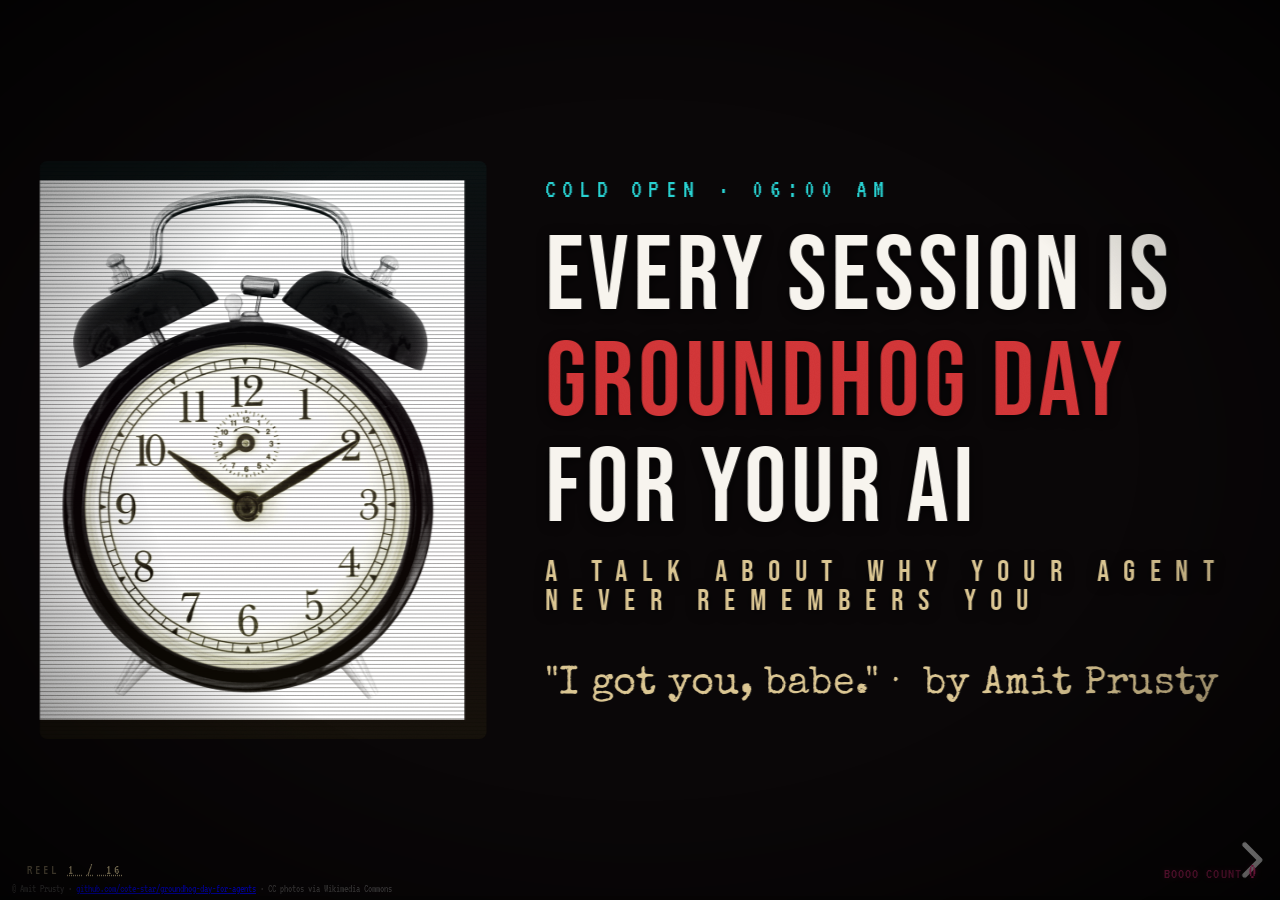
==== index.html @ bb6fe7d5 "Tighten slides + add tape-warp + projector chirp cues - README: fix stale folder paths (groundhog-da" ====
<!doctype html>
<html lang="en">
<head>
<meta charset="utf-8">
<meta name="viewport" content="width=device-width, initial-scale=1, maximum-scale=1, user-scalable=no">
<title>Every Session Is Groundhog Day for Your AI</title>

<link rel="stylesheet" href="lib/reset.css">
<link rel="stylesheet" href="lib/reveal.css">
<link rel="stylesheet" href="lib/theme-black.css" id="theme">

<link rel="preconnect" href="https://fonts.googleapis.com">
<link rel="preconnect" href="https://fonts.gstatic.com" crossorigin>
<link href="https://fonts.googleapis.com/css2?family=Bebas+Neue&family=Special+Elite&family=VT323&family=Permanent+Marker&family=Caveat:wght@400;700&family=Playfair+Display:ital,wght@1,700&display=swap" rel="stylesheet">

<link rel="stylesheet" href="css/cinema.css">
</head>
<body>

<!-- Persistent UI -->
<div id="boooo-counter"><span class="label">BOOOO COUNT</span><span id="boooo-value">0</span></div>
<div id="system-reminder-overlay">
  <span class="label">&lt;system-reminder&gt;</span>
  <div id="system-reminder-text"></div>
</div>
<div id="reset-overlay">
  <div class="clock-readout">06:00</div>
</div>
<div class="attribution">© Amit Prusty · <a href="https://github.com/cote-star/groundhog-day-for-agents" target="_blank" rel="noopener">github.com/cote-star/groundhog-day-for-agents</a> · CC photos via Wikimedia Commons</div>

<div class="reveal">
  <div class="slides">

    <!-- ===== SLIDE 1: COLD OPEN ===== -->
    <section data-background-color="#0a0708" data-transition="fade" id="slide-cold-open">
      <div style="display:flex; align-items:center; gap:60px; justify-content:center;">
        <div style="flex:0 0 36%;">
          <div class="vhs vhs-track" style="border-radius:8px; overflow:hidden;">
            <img src="assets/images/alarm-clock-windup.jpg" alt="alarm clock" style="width:100%; display:block; filter:contrast(1.1) saturate(0.85);">
          </div>
        </div>
        <div style="flex:0 0 56%; text-align:left;">
          <div class="kicker">Cold open · 06:00 AM</div>
          <h1 class="poster-title" style="font-size:2.6em;">
            Every Session Is <span class="red">Groundhog Day</span> For Your AI
            <span class="small">A talk about why your agent never remembers you</span>
          </h1>
          <p class="handwritten" style="color:var(--paper-tape); font-size:0.95em; margin-top:0.6em;">
            "I got you, babe."&nbsp;·&nbsp; by Amit Prusty
          </p>
        </div>
      </div>
      <aside class="notes">
        Open with: "Raise your hand if you've ever opened a fresh Claude or Codex session and felt your agent forget you exist."
        Wait for hands. Then: "Bill Murray wakes up to Sonny &amp; Cher. Your agent wakes up to a system prompt. Same vibe."
        30 min talk. Not rigorous. Mostly puns. We'll end with discussion.
      </aside>
    </section>

    <!-- ===== SLIDE 2: THE REFRAIN ===== -->
    <section data-background-color="#0a0708" data-transition="fade">
      <div style="padding: 1em 0;">
        <div class="kicker" style="text-align:center; margin-bottom:1em;">The whole talk in one line</div>
        <p class="refrain">
          We keep mistaking <br>
          <span class="accent">context</span> for <span class="accent">continuity</span>.
        </p>
        <p class="handwritten fragment fade-up" style="text-align:center; color:var(--paper-tape); margin-top:1.5em; font-size:1.05em;">
          (you'll hear this line three more times. that's on purpose.)
        </p>
      </div>
      <aside class="notes">
        This is the thesis. Land it. Pause. Say it twice if the room is quiet.
        You'll repeat this after the heartbeat slide and at the closer.
      </aside>
    </section>

    <!-- ===== SLIDE 3: THE FRAME ===== -->
    <section data-background-color="#0a0708" data-transition="convex">
      <div class="kicker" style="text-align:center;">The frame</div>
      <h2 style="text-align:center; font-size:2.6em; margin-bottom:0.6em;">
        Groundhog Day is the <span style="color:var(--vhs-cyan);">UX</span>.<br>
        Memento is the <span style="color:var(--blood-red-bright);">mechanism</span>.
      </h2>
      <div class="split poster-split" style="margin-top:0.4em;">
        <div class="split-panel">
          <img src="assets/images/poster-groundhog-day.jpg" alt="Groundhog Day (1993) theatrical poster" class="film-poster">
          <h3 style="color:var(--vhs-cyan); font-size:1em;">GROUNDHOG DAY (1993) &nbsp;<span style="font-family:'Permanent Marker',cursive; color:var(--vhs-cyan); font-size:0.85em;">— what users feel</span></h3>
          <p>Every session wakes up fresh. Same alarm. No memory of yesterday.</p>
        </div>
        <div class="split-panel">
          <img src="assets/images/poster-memento.jpg" alt="Memento (2000) theatrical poster" class="film-poster">
          <h3 style="color:var(--blood-red-bright); font-size:1em;">MEMENTO (2000) &nbsp;<span style="font-family:'Permanent Marker',cursive; color:var(--vhs-magenta); font-size:0.85em;">— what's actually happening</span></h3>
          <p>Leonard tattoos himself. Your agent tattoos itself with <code>CLAUDE.md</code>, <code>AGENTS.md</code>, indexes.</p>
        </div>
      </div>
      <aside class="notes">
        Groundhog Day is the marketing. Memento is the better metaphor — because at least Leonard understands he has the problem and writes notes to himself.
        This frame gives you the whole talk: every solution path is a tattoo strategy.
      </aside>
    </section>

    <!-- ===== SLIDE 4: WHY #1 — FROZEN WEIGHTS ===== -->
    <section data-background-color="#0a0708">
      <div class="kicker">Why this happens · 1 of 3</div>
      <h2>Frozen weights</h2>
      <div style="display:grid; grid-template-columns: 1fr 1fr; gap:40px; align-items:center; margin-top:0.5em;">
        <div>
          <p>The model was sealed last training run.</p>
          <p>Anything it &ldquo;learned&rdquo; about you after that lives <em>outside</em> the model.</p>
          <p class="fragment fade-up"><strong>The weights don't know you exist.</strong></p>
        </div>
        <div style="text-align:center;">
          <div class="terminal-text" style="font-size:1.3em; line-height:1.4; padding:1.2em; border:1px solid var(--vhs-cyan); background:rgba(0,0,0,0.5);">
            $ model.weights<br>
            <span style="color:var(--blood-red-bright);">→ READ-ONLY</span><br>
            $ model.memory_of_you<br>
            <span style="color:var(--blood-red-bright);">→ ENOENT</span>
          </div>
        </div>
      </div>
      <aside class="notes">
        Training is a one-time write. Deployment is read-only forever.
        Whatever the model "knows" came from the internet, frozen at a date.
        Anything personal must be carried in by something else — that's the harness's job.
      </aside>
    </section>

    <!-- ===== SLIDE 5: WHY #2 — ALIGNMENT ===== -->
    <section data-background-color="#0a0708">
      <div class="kicker">Why this happens · 2 of 3</div>
      <h2>Alignment teaches manners,<br>not memory</h2>
      <div style="margin-top:1em;">
        <p>RLHF teaches the model <em>how to behave</em> like it knows you.</p>
        <p>Friendly tone. Helpful structure. Says &ldquo;great question.&rdquo;</p>
        <p class="fragment fade-up"><strong>It doesn't teach the model that you exist.</strong></p>
        <p class="handwritten fragment fade-up" style="color:var(--paper-tape); font-size:1.4em; text-align:center; margin-top:2em;">
          Your agent's warmth is generic. <br>Yours is the same as everyone else's.
        </p>
      </div>
      <aside class="notes">
        The agent acts familiar. That's training, not memory.
        Useful counterpoint to "but it feels like it remembers me" — no, it's been trained to act like it does.
      </aside>
    </section>

    <!-- ===== SLIDE 6: WHY #3 — HARNESS AS PROSTHETIC ===== -->
    <section data-background-color="#0a0708">
      <div class="kicker">Why this happens · 3 of 3</div>
      <h2>The harness is the prosthetic</h2>
      <div style="margin-top:1em;">
        <p>The model is a notepad. The harness pretends it's a brain.</p>
        <p>System prompt · tool definitions · context injection · compaction · file reads · skills · hooks · memory files — <em>all the harness</em>.</p>
        <p class="fragment fade-up"><strong>"Your context isn't your context."</strong> <span style="color:var(--paper-tape);">— Mario, building pi in a world of slop</span></p>
        <p class="fragment fade-up handwritten" style="font-size:1.3em; color:var(--paper-tape); text-align:center; margin-top:1.5em;">
          We're asking a notepad to be a hippocampus. <br>
          With a 200K cap. And it changes between releases.
        </p>
      </div>
      <aside class="notes">
        Shoutout Mario here — his "your context isn't your context" line is exactly right.
        The harness rewrites context behind your back: system reminders inserted "in the most opportune place," tools added/removed between releases.
        This is your setup for the next slide (the receipts).
      </aside>
    </section>

    <!-- ===== SLIDE 7: MARIO'S RECEIPTS (corkboard) ===== -->
    <!-- system reminder overlay fires on slide enter -->
    <section data-background-image="assets/images/bulletin-board.jpg" data-background-size="cover" data-background-opacity="0.55" id="slide-receipts" data-state="trigger-system-reminder">
      <div class="kicker" style="background:rgba(0,0,0,0.6); padding:6px 14px; display:inline-block;">Mario's receipts · the symptoms</div>
      <h2 style="background:rgba(0,0,0,0.6); padding:10px 18px; display:inline-block;">Things the harness does behind your back</h2>

      <div class="receipts-grid" style="margin-top:1em;">
        <div class="receipt fragment fade-up" style="transform:rotate(-3deg);">
          The system prompt changes <strong>every release</strong>. Tools added, removed, renamed. Your agent's personality is on a rolling update.
        </div>
        <div class="receipt fragment fade-up" style="transform:rotate(2deg);">
          System reminders injected "in the most opportune place" — <em>literally tells the model</em>: "this may or may not be relevant."
        </div>
        <div class="receipt fragment fade-up" style="transform:rotate(-2deg);">
          LSP runs after <strong>every edit</strong>. Imagine compiling after every line you type.
        </div>
        <div class="receipt fragment fade-up" style="transform:rotate(4deg);">
          Zero observability by default. You don't see what the harness mutates.
        </div>
        <div class="receipt fragment fade-up" style="transform:rotate(-3deg);">
          <em>Compounding boooos</em> — small errors stack across turns. No bottleneck. Pain delayed.
        </div>
        <div class="receipt fragment fade-up" style="transform:rotate(2deg);">
          Locally patches. <strong>Globally fuxes.</strong> The diff works. The system doesn't.
        </div>
        <div class="receipt fragment fade-up" style="grid-column: 2 / 3; transform:rotate(-1deg);">
          "A sufficiently detailed spec is called a <strong>program</strong>." — Mario
        </div>
      </div>

      <aside class="notes">
        SHOUTOUT MARIO. His "Building pi in a world of slop" talk is the best 18 minutes you can spend this week.
        Watch the BOOOO counter tick up as you click through fragments — that's the running joke.
        WAIT for the system reminder overlay to pop in (~2s after slide enter). Let it sit. Read it aloud in a deadpan.
      </aside>
    </section>

    <!-- ===== SLIDE 8: GROUNDHOG DAY RESET (the gag) ===== -->
    <section data-background-color="#000" data-transition="fade" id="slide-reset" data-state="trigger-groundhog-reset">
      <div style="text-align:center; padding:2em 0;">
        <div class="terminal-text" style="font-size:1.2em; opacity:0.5;">[ context budget exceeded ]</div>
        <div class="terminal-text" style="font-size:1.2em; opacity:0.5; margin-top:0.4em;">[ /compact ]</div>
        <div class="terminal-text" style="font-size:1.2em; opacity:0.5; margin-top:0.4em;">[ session restored ]</div>
        <h1 class="poster-title fragment fade-up" style="margin-top:1.5em; font-size:2.6em;">
          ...<br>where were we?
        </h1>
      </div>
      <aside class="notes">
        THE RESET GAG. Slide opens dark with alarm-clock readout overlay (06:00 blinking red).
        Wait 2-3 seconds. Let the room laugh. Then say:
        "...yeah. it happened to us too."
        Then advance.
      </aside>
    </section>

    <!-- ===== SLIDE 9: WHERE THE HEARTBEAT LIVES ===== -->
    <section data-background-color="#0a0708">
      <div class="kicker">Where the heartbeat lives</div>
      <h2>Two harnesses. Same problem. <br>Different organs.</h2>

      <div class="heartbeat-split" style="margin-top:0.6em;">
        <div class="heartbeat-panel">
          <h3>CLAUDE CODE</h3>
          <p>Continuity <strong>compressed into the main loop</strong>. Runtime-first.</p>
          <div class="ekg fragment fade-up">▁▁▂▃▅█▅▃▂▁▁▂▃▅█▅▃▂▁</div>
          <p style="font-size:0.6em; color:var(--paper-tape); margin-top:0.3em;">one strong pulse</p>
        </div>
        <div class="heartbeat-panel">
          <h3>CODEX</h3>
          <p>Continuity <strong>split across thread / rollout / state</strong>. Policy-first.</p>
          <div class="ekg fragment fade-up" style="color:var(--vhs-magenta);">▂▃▁▄▂▅▁▃▆▂▄▁▃▅▂▁▄▃</div>
          <p style="font-size:0.6em; color:var(--paper-tape); margin-top:0.3em;">multiple weak signals</p>
        </div>
      </div>

      <p class="refrain fragment fade-up" style="font-size:1em !important; margin-top:0.8em;">
        Neither is in the model. We keep mistaking <span class="accent">context</span> for <span class="accent">continuity</span>.
      </p>

      <p class="kicker fragment fade-up" style="text-align:center; margin-top:0.3em;">→ agentway.dev · book2-comparing-en</p>
      <aside class="notes">
        Shoutout agentway.dev — the comparative harness notes book. Chapter 3 is gold.
        Two of the biggest agent harnesses on earth disagree about where memory should live.
        Both agree it's not in the model. That tells you everything.
        SECOND DROP of the refrain here.
      </aside>
    </section>

    <!-- ===== SLIDE 10: BIGGER DESK ===== -->
    <section data-background-color="#0a0708">
      <div class="kicker">The obvious "fix" that isn't</div>
      <h2>Long context is a bigger desk,<br>not a better memory.</h2>

      <div class="desk-stage" style="margin-top:0.8em; gap:18px;">
        <div style="width:90%;">
          <div class="desk-row" style="position:relative; height:70px;">
            <div class="token attended"></div>
            <div class="token attended" style="opacity:0.85;"></div>
            <div class="token dim" style="opacity:0.5;"></div>
            <div class="token mid"></div>
            <div class="token mid"></div>
            <div class="token mid"></div>
            <div class="token mid"></div>
            <div class="token mid"></div>
            <div class="token dim" style="opacity:0.5;"></div>
            <div class="token attended" style="opacity:0.85;"></div>
            <div class="token attended"></div>
            <span class="desk-label" style="left:0;">FRONT</span>
            <span class="desk-label" style="left:50%; transform:translateX(-50%);">← LOST IN HERE →</span>
            <span class="desk-label" style="right:0;">BACK</span>
          </div>
        </div>
        <p style="font-size:0.7em; color:var(--paper-tape); text-align:center;">
          Liu et al. — models use beginning &amp; end of long context better than the middle.
        </p>
        <p class="fragment fade-up handwritten" style="text-align:center; color:var(--paper-tape); font-size:1.1em;">
          Cache isn't memory. It's the model saying "I've seen this prefix before."<br>That's déjà vu, not understanding.
        </p>
      </div>
      <aside class="notes">
        Lost in the Middle — Liu et al. 2023. U-shaped retrieval accuracy on long context.
        The frontier labs themselves tell you: don't dump everything in. Targeted retrieval beats huge context.
        Cache point is a sidebar — say if time, skip if not.
      </aside>
    </section>

    <!-- ===== SLIDE 11: COMPACTION = REM SLEEP (with animation) ===== -->
    <section data-background-color="#0a0708" id="slide-compaction" data-state="trigger-compaction">
      <div class="kicker">What happens when the desk overflows</div>
      <h2>Compaction is REM sleep<br><span style="color:var(--blood-red-bright);">with data loss.</span></h2>

      <div style="margin-top:0.8em;">
        <p>Humans consolidate during sleep. Agents don't sleep — they get <code>/compact</code>'d.</p>
        <p class="fragment fade-up"><strong>Compaction is summarization. Summarization is lossy.</strong></p>

        <div class="compaction-stage" id="compaction-stage" style="margin-top:0.8em; padding:0.9em 1.2em; background:rgba(0,0,0,0.5); border:1px solid rgba(255,255,255,0.15); border-radius:6px;">
          <div class="terminal-text" style="font-size:0.95em;">
            > 47 tool calls · 18K tokens of file reads · 6 reasoning blocks
          </div>
          <div class="terminal-text" style="font-size:0.95em; margin-top:0.3em; color:var(--vhs-magenta);">
            → "User refactored auth. Tests pass. Continuing."
          </div>
        </div>

        <p class="fragment fade-up handwritten" style="text-align:center; color:var(--paper-tape); font-size:1.1em; margin-top:0.8em;">
          The dream you remember in the morning<br>is not the dream you had.
        </p>
      </div>
      <aside class="notes">
        Watch the compaction stage shrink mid-slide (CSS animation triggers on fragment 2).
        The "dream you remember is not the dream you had" line is the punchline.
        Land it slow.
      </aside>
    </section>

    <!-- ===== SLIDE 12: HIPPOCAMPUS IS MARKDOWN ===== -->
    <section data-background-color="#0a0708">
      <div class="kicker">Prosthetic memory · the tattoo wall</div>
      <h2>The agent's hippocampus<br>is a <span style="color:var(--vhs-yellow);">markdown file</span>.</h2>

      <div class="polaroid-wall" style="margin-top:1.5em;">
        <div class="polaroid tilt-l pinned">
          <div style="background:#1a1a1a; height:140px; display:flex; align-items:center; justify-content:center; color:var(--vhs-cyan); font-family:'VT323',monospace; font-size:1.3em;">CLAUDE.md</div>
          <div class="caption">the OG tattoo</div>
        </div>
        <div class="polaroid tilt-r pinned">
          <div style="background:#1a1a1a; height:140px; display:flex; align-items:center; justify-content:center; color:var(--vhs-cyan); font-family:'VT323',monospace; font-size:1.3em;">AGENTS.md</div>
          <div class="caption">codex's version</div>
        </div>
        <div class="polaroid tilt-l pinned">
          <div style="background:#2a1a1a; height:140px; display:flex; align-items:center; justify-content:center; color:var(--vhs-magenta); font-family:'VT323',monospace; font-size:1.2em;">SKILLS</div>
          <div class="caption">markdown procedures</div>
        </div>
        <div class="polaroid tilt-r pinned">
          <div style="background:#1a2a1a; height:140px; display:flex; align-items:center; justify-content:center; color:var(--vhs-yellow); font-family:'VT323',monospace; font-size:1.2em;">HOOKS</div>
          <div class="caption">harness extensions</div>
        </div>
        <div class="polaroid tilt-r pinned" style="margin-top:0.5em;">
          <div style="background:#2a1a2a; height:140px; display:flex; align-items:center; justify-content:center; color:var(--vhs-magenta); font-family:'VT323',monospace; font-size:1.15em;">agent-context</div>
          <div class="caption">play-side · curated</div>
        </div>
        <div class="polaroid tilt-l pinned" style="margin-top:0.5em;">
          <div style="background:#1a2a2a; height:140px; display:flex; align-items:center; justify-content:center; color:var(--vhs-cyan); font-family:'VT323',monospace; font-size:1.15em;">recall</div>
          <div class="caption">play-side · search</div>
        </div>
        <div class="polaroid tilt-r pinned" style="margin-top:0.5em;">
          <div style="background:#2a2a1a; height:140px; display:flex; align-items:center; justify-content:center; color:var(--vhs-yellow); font-family:'VT323',monospace; font-size:1.15em;">chorus</div>
          <div class="caption">multi-agent state</div>
        </div>
        <div class="polaroid tilt-l pinned" style="margin-top:0.5em;">
          <div style="background:#1a1a2a; height:140px; display:flex; align-items:center; justify-content:center; color:var(--vhs-cyan); font-family:'VT323',monospace; font-size:1.2em;">gbrain</div>
          <div class="caption">even Garry Tan tries</div>
        </div>
      </div>

      <p class="fragment fade-up handwritten" style="text-align:center; color:var(--paper-tape); font-size:1em; margin-top:0.5em;">
        Groundhog Day alone is sad. Groundhog Day <em>multiplayer</em> is chaos. That's what <code>chorus</code> is for.
      </p>

      <aside class="notes">
        Spend a sentence on each tile:
        - CLAUDE.md / AGENTS.md: the originals
        - Skills: Anthropic's markdown-as-procedure approach
        - Hooks: lifecycle extensions
        - agent-context, recall, chorus: your play-side stack
        - gbrain: Garry Tan's hand-rolled agent brain — even YC president duct-tapes memory on
        Multi-agent angle is the bridge to discussion later.
      </aside>
    </section>

    <!-- ===== SLIDE 13: BLENDER VS CATALOG ===== -->
    <section data-background-color="#0a0708">
      <div class="kicker">When you need to find the tattoo</div>
      <h2>Your codebase is <em>not a smoothie</em>.</h2>

      <div class="split" style="margin-top:0.8em;">
        <div class="split-panel">
          <img src="assets/images/blender.jpg" alt="blender">
          <h3 style="color:var(--blood-red-bright);">VECTOR RAG</h3>
          <p>Chunk it. Blend it. Embed it. The document is now <strong>a slurry</strong>.</p>
          <p class="verdict">structure dies. retrieval hallucinates.</p>
        </div>
        <div class="split-panel">
          <img src="assets/images/card-catalog.jpg" alt="library card catalog">
          <h3 style="color:var(--vhs-yellow);">VECTORLESS</h3>
          <p>Keep the structure. Let the model <em>navigate</em>. PageIndex: tree-based reasoning.</p>
          <p class="verdict" style="color:var(--vhs-yellow);">the card catalog approach.</p>
        </div>
      </div>

      <p class="kicker fragment fade-up" style="text-align:center; margin-top:0.6em;">→ github.com/VectifyAI/PageIndex &nbsp;·&nbsp; storage / invalidation = next slide</p>

      <aside class="notes">
        Vector RAG isn't bad — it's a hammer. Vectorless is a different hammer for a different nail.
        For codebases (which have structure), the blender loses important things.
        DON'T resolve the storage question. Leave it open for discussion.
      </aside>
    </section>

    <!-- ===== SLIDE 14: STORAGE / INVALIDATION OPEN QUESTIONS ===== -->
    <section data-background-color="#0a0708">
      <div class="kicker">The harder questions</div>
      <h2>Where do the tattoos live?</h2>

      <ul style="font-size:0.8em; margin-top:0.6em; max-width:36em; margin-left:auto; margin-right:auto; line-height:1.4;">
        <li class="fragment fade-up">In the repo? Every clone is a brain transplant.</li>
        <li class="fragment fade-up">In <code>~/.config</code>? Nobody else sees what you taught it.</li>
        <li class="fragment fade-up">On a server? Who owns it, audits it, deletes it?</li>
        <li class="fragment fade-up">Per-user? Per-team? Per-agent? All three?</li>
        <li class="fragment fade-up"><strong>What happens when prompt injection writes to memory?</strong></li>
        <li class="fragment fade-up">Codebase changes — who invalidates the index? &nbsp;<em>(spoiler: nobody)</em></li>
      </ul>

      <p class="fragment fade-up handwritten" style="text-align:center; color:var(--paper-tape); font-size:1em; margin-top:0.8em;">
        Harness engineering is becoming a real discipline. Not just vibes.
      </p>

      <p class="kicker fragment fade-up" style="text-align:center; margin-top:0.3em;">
        → walkinglabs.github.io/learn-harness-engineering &nbsp;·&nbsp; arXiv:2605.18747
      </p>

      <aside class="notes">
        These questions don't have clean answers. That's the point.
        If the team starts arguing here, that's a win — discussion mode.
      </aside>
    </section>

    <!-- ===== SLIDE 15: CLOSER ===== -->
    <section data-background-color="#0a0708" data-transition="fade">
      <div class="closer" style="padding:0.6em 0;">
        <div class="kicker">where we end up</div>
        <div class="biography">
          Your agent has no biography.&nbsp;<span class="yet">Yet.</span>
        </div>
        <p class="refrain fragment fade-up" style="font-size:1.4em !important; margin-top:0.8em;">
          We keep mistaking <span class="accent">context</span> for <span class="accent">continuity</span>.
        </p>

        <div style="margin-top:1.4em; display:grid; grid-template-columns:repeat(3,1fr); gap:18px; padding:0 1em;">
          <div class="receipt fragment fade-up" style="position:static; transform:rotate(-2deg); font-size:0.65em;">
            Should memory be <strong>opt-in</strong>, opt-out, or default-on?
          </div>
          <div class="receipt fragment fade-up" style="position:static; transform:rotate(2deg); font-size:0.65em;">
            Is forgetting sometimes a <strong>feature</strong>?
          </div>
          <div class="receipt fragment fade-up" style="position:static; transform:rotate(-1deg); font-size:0.65em;">
            Multi-agent: who <strong>owns</strong> the shared tattoos?
          </div>
        </div>

        <p class="kicker fragment fade-up" style="margin-top:1.5em;">
          discussion · 3 min &nbsp;·&nbsp; then the credits roll
        </p>
      </div>
      <aside class="notes">
        FINAL DROP of the refrain.
        Then pitch the three discussion questions.
        Let the room talk. Don't fill silence.
        Hit "next" when discussion winds down — the cinema credits roll handles the goodbye.
      </aside>
    </section>

    <!-- ===== SLIDE 16: CINEMA CREDITS ROLL ===== -->
    <section data-background-color="#000" data-transition="fade" id="credits-section" data-state="trigger-credits-roll">
      <div class="credits-frame">
        <div class="credits-roll" id="credits-roll">

          <div class="marquee">A FIELD GUIDE</div>
          <div class="closing-tag" style="font-size:1em;">
            to the weird fact that<br>
            our agents have no biography
          </div>

          <div class="role">Written, directed &amp; presented by</div>
          <div class="name">Amit Prusty</div>
          <div class="small">github.com/cote-star</div>

          <div class="role">Repository</div>
          <div class="name">groundhog-day-for-agents</div>
          <div class="small">github.com/cote-star/groundhog-day-for-agents</div>

          <div class="role">Based on a talk by</div>
          <div class="name">Mario</div>
          <div class="small">"Building pi in a world of slop"</div>

          <div class="role">Source material</div>
          <div class="name">agentway.dev</div>
          <div class="small">comparative harness notes — where the heartbeat lives</div>
          <div class="name">Walking Labs</div>
          <div class="small">learn-harness-engineering</div>
          <div class="name">arXiv:2605.18747</div>
          <div class="small">harness survey</div>
          <div class="name">Liu et al. (2023)</div>
          <div class="small">Lost in the Middle</div>
          <div class="name">Anthropic Engineering Blog</div>
          <div class="small">How Claude Code works in large codebases</div>

          <div class="role">Starring</div>
          <div class="name">Groundhog Day (1993)</div>
          <div class="small">as the UX</div>
          <div class="name">Memento (2000)</div>
          <div class="small">as the mechanism</div>
          <div class="name">Bill Murray's exasperation</div>
          <div class="small">as everyone in this room</div>

          <div class="role">The Ensemble</div>
          <div class="name">Claude Code</div>
          <div class="name">Codex</div>
          <div class="name">Pi</div>
          <div class="name">agent-context · recall · chorus</div>
          <div class="small">play-side memory stack</div>
          <div class="name">gbrain</div>
          <div class="small">Garry Tan, hand-rolling continuity</div>
          <div class="name">PageIndex</div>
          <div class="small">VectifyAI — vectorless retrieval</div>

          <div class="role">Cinematography</div>
          <div class="name">Wikimedia Commons photographers</div>
          <div class="small">phil 2018 · vitamix 5200 · indiana state library card catalog</div>
          <div class="small">bulletin board · alarm clocks · vhs sunset · all CC</div>

          <div class="role">Typography</div>
          <div class="name">Bebas Neue · Playfair Display · Permanent Marker</div>
          <div class="name">Special Elite · VT323</div>
          <div class="small">via Google Fonts</div>

          <div class="role">Score</div>
          <div class="name">An alarm clock and a sad blip</div>
          <div class="small">synthesized live in Web Audio. no audio files harmed.</div>

          <div class="role">Built with</div>
          <div class="name">reveal.js 5.1.0</div>
          <div class="name">vanilla JavaScript</div>
          <div class="name">an unreasonable amount of CSS</div>

          <div class="role">Movie posters</div>
          <div class="small">used under fair-use for educational commentary on the films.<br>
            Groundhog Day (1993) © Columbia Pictures.<br>
            Memento (2000) © Newmarket Films / Summit Entertainment.<br>
            Thumbnails sourced from Wikipedia.</div>

          <div class="role">Special thanks</div>
          <div class="name">Every coding agent</div>
          <div class="small">that has ever forgotten you exist</div>

          <div class="closing-tag">
            We keep mistaking <span class="accent">context</span> for <span class="accent">continuity</span>.
          </div>

          <div class="role" style="margin-top:3em;">Tomorrow</div>
          <div class="marquee" style="font-size:1.8em;">06:00 AM</div>
          <div class="small">the alarm rings again.</div>

          <div style="height: 8em;"></div>
        </div>

        <div class="replay-hint">press R to replay · arrow to exit</div>
      </div>
      <aside class="notes">
        Let it play. Total roll is ~55 seconds.
        Press R to replay if the room wants to read again.
        Press right arrow to exit.
      </aside>
    </section>

  </div>
</div>

<script src="lib/reveal.js"></script>
<script src="lib/notes.js"></script>
<script src="lib/highlight.js"></script>
<script src="js/effects.js"></script>
<script>
  Reveal.initialize({
    hash: true,
    slideNumber: 'c/t',
    controls: true,
    progress: true,
    transition: 'slide',
    backgroundTransition: 'fade',
    width: 1280,
    height: 800,
    margin: 0.03,
    minScale: 0.2,
    maxScale: 2.0,
    plugins: [ RevealNotes, RevealHighlight ]
  }).then(() => {
    if (window.GroundhogEffects) window.GroundhogEffects.init();
  });
</script>
</body>
</html>
---- lib/theme-black.css ----
/**
 * Black theme for reveal.js. This is the opposite of the 'white' theme.
 *
 * By Hakim El Hattab, http://hakim.se
 */
@import url(./fonts/source-sans-pro/source-sans-pro.css);
section.has-light-background, section.has-light-background h1, section.has-light-background h2, section.has-light-background h3, section.has-light-background h4, section.has-light-background h5, section.has-light-background h6 {
  color: #222;
}

/*********************************************
 * GLOBAL STYLES
 *********************************************/
:root {
  --r-background-color: #191919;
  --r-main-font: Source Sans Pro, Helvetica, sans-serif;
  --r-main-font-size: 42px;
  --r-main-color: #fff;
  --r-block-margin: 20px;
  --r-heading-margin: 0 0 20px 0;
  --r-heading-font: Source Sans Pro, Helvetica, sans-serif;
  --r-heading-color: #fff;
  --r-heading-line-height: 1.2;
  --r-heading-letter-spacing: normal;
  --r-heading-text-transform: uppercase;
  --r-heading-text-shadow: none;
  --r-heading-font-weight: 600;
  --r-heading1-text-shadow: none;
  --r-heading1-size: 2.5em;
  --r-heading2-size: 1.6em;
  --r-heading3-size: 1.3em;
  --r-heading4-size: 1em;
  --r-code-font: monospace;
  --r-link-color: #42affa;
  --r-link-color-dark: #068de9;
  --r-link-color-hover: #8dcffc;
  --r-selection-background-color: rgba(66, 175, 250, 0.75);
  --r-selection-color: #fff;
  --r-overlay-element-bg-color: 240, 240, 240;
  --r-overlay-element-fg-color: 0, 0, 0;
}

.reveal-viewport {
  background: #191919;
  background-color: var(--r-background-color);
}

.reveal {
  font-family: var(--r-main-font);
  font-size: var(--r-main-font-size);
  font-weight: normal;
  color: var(--r-main-color);
}

.reveal ::selection {
  color: var(--r-selection-color);
  background: var(--r-selection-background-color);
  text-shadow: none;
}

.reveal ::-moz-selection {
  color: var(--r-selection-color);
  background: var(--r-selection-background-color);
  text-shadow: none;
}

.reveal .slides section,
.reveal .slides section > section {
  line-height: 1.3;
  font-weight: inherit;
}

/*********************************************
 * HEADERS
 *********************************************/
.reveal h1,
.reveal h2,
.reveal h3,
.reveal h4,
.reveal h5,
.reveal h6 {
  margin: var(--r-heading-margin);
  color: var(--r-heading-color);
  font-family: var(--r-heading-font);
  font-weight: var(--r-heading-font-weight);
  line-height: var(--r-heading-line-height);
  letter-spacing: var(--r-heading-letter-spacing);
  text-transform: var(--r-heading-text-transform);
  text-shadow: var(--r-heading-text-shadow);
  word-wrap: break-word;
}

.reveal h1 {
  font-size: var(--r-heading1-size);
}

.reveal h2 {
  font-size: var(--r-heading2-size);
}

.reveal h3 {
  font-size: var(--r-heading3-size);
}

.reveal h4 {
  font-size: var(--r-heading4-size);
}

.reveal h1 {
  text-shadow: var(--r-heading1-text-shadow);
}

/*********************************************
 * OTHER
 *********************************************/
.reveal p {
  margin: var(--r-block-margin) 0;
  line-height: 1.3;
}

/* Remove trailing margins after titles */
.reveal h1:last-child,
.reveal h2:last-child,
.reveal h3:last-child,
.reveal h4:last-child,
.reveal h5:last-child,
.reveal h6:last-child {
  margin-bottom: 0;
}

/* Ensure certain elements are never larger than the slide itself */
.reveal img,
.reveal video,
.reveal iframe {
  max-width: 95%;
  max-height: 95%;
}

.reveal strong,
.reveal b {
  font-weight: bold;
}

.reveal em {
  font-style: italic;
}

.reveal ol,
.reveal dl,
.reveal ul {
  display: inline-block;
  text-align: left;
  margin: 0 0 0 1em;
}

.reveal ol {
  list-style-type: decimal;
}

.reveal ul {
  list-style-type: disc;
}

.reveal ul ul {
  list-style-type: square;
}

.reveal ul ul ul {
  list-style-type: circle;
}

.reveal ul ul,
.reveal ul ol,
.reveal ol ol,
.reveal ol ul {
  display: block;
  margin-left: 40px;
}

.reveal dt {
  font-weight: bold;
}

.reveal dd {
  margin-left: 40px;
}

.reveal blockquote {
  display: block;
  position: relative;
  width: 70%;
  margin: var(--r-block-margin) auto;
  padding: 5px;
  font-style: italic;
  background: rgba(255, 255, 255, 0.05);
  box-shadow: 0px 0px 2px rgba(0, 0, 0, 0.2);
}

.reveal blockquote p:first-child,
.reveal blockquote p:last-child {
  display: inline-block;
}

.reveal q {
  font-style: italic;
}

.reveal pre {
  display: block;
  position: relative;
  width: 90%;
  margin: var(--r-block-margin) auto;
  text-align: left;
  font-size: 0.55em;
  font-family: var(--r-code-font);
  line-height: 1.2em;
  word-wrap: break-word;
  box-shadow: 0px 5px 15px rgba(0, 0, 0, 0.15);
}

.reveal code {
  font-family: var(--r-code-font);
  text-transform: none;
  tab-size: 2;
}

.reveal pre code {
  display: block;
  padding: 5px;
  overflow: auto;
  max-height: 400px;
  word-wrap: normal;
}

.reveal .code-wrapper {
  white-space: normal;
}

.reveal .code-wrapper code {
  white-space: pre;
}

.reveal table {
  margin: auto;
  border-collapse: collapse;
  border-spacing: 0;
}

.reveal table th {
  font-weight: bold;
}

.reveal table th,
.reveal table td {
  text-align: left;
  padding: 0.2em 0.5em 0.2em 0.5em;
  border-bottom: 1px solid;
}

.reveal table th[align=center],
.reveal table td[align=center] {
  text-align: center;
}

.reveal table th[align=right],
.reveal table td[align=right] {
  text-align: right;
}

.reveal table tbody tr:last-child th,
.reveal table tbody tr:last-child td {
  border-bottom: none;
}

.reveal sup {
  vertical-align: super;
  font-size: smaller;
}

.reveal sub {
  vertical-align: sub;
  font-size: smaller;
}

.reveal small {
  display: inline-block;
  font-size: 0.6em;
  line-height: 1.2em;
  vertical-align: top;
}

.reveal small * {
  vertical-align: top;
}

.reveal img {
  margin: var(--r-block-margin) 0;
}

/*********************************************
 * LINKS
 *********************************************/
.reveal a {
  color: var(--r-link-color);
  text-decoration: none;
  transition: color 0.15s ease;
}

.reveal a:hover {
  color: var(--r-link-color-hover);
  text-shadow: none;
  border: none;
}

.reveal .roll span:after {
  color: #fff;
  background: var(--r-link-color-dark);
}

/*********************************************
 * Frame helper
 *********************************************/
.reveal .r-frame {
  border: 4px solid var(--r-main-color);
  box-shadow: 0 0 10px rgba(0, 0, 0, 0.15);
}

.reveal a .r-frame {
  transition: all 0.15s linear;
}

.reveal a:hover .r-frame {
  border-color: var(--r-link-color);
  box-shadow: 0 0 20px rgba(0, 0, 0, 0.55);
}

/*********************************************
 * NAVIGATION CONTROLS
 *********************************************/
.reveal .controls {
  color: var(--r-link-color);
}

/*********************************************
 * PROGRESS BAR
 *********************************************/
.reveal .progress {
  background: rgba(0, 0, 0, 0.2);
  color: var(--r-link-color);
}

/*********************************************
 * PRINT BACKGROUND
 *********************************************/
@media print {
  .backgrounds {
    background-color: var(--r-background-color);
  }
}
---- css/cinema.css ----
/* ============================================================
   Cinema CSS — custom theme for "Every Session Is Groundhog Day"
   Built on top of reveal.js black theme. Override aggressively.
   ============================================================ */

:root {
  --noir-black: #0a0708;
  --noir-deep:  #131013;
  --polaroid-cream: #f3ebda;
  --polaroid-shadow: rgba(0,0,0,0.55);
  --blood-red: #b22222;
  --blood-red-bright: #d4393b;
  --vhs-cyan: #2ad4d4;
  --vhs-magenta: #ff2e88;
  --vhs-yellow: #f7d046;
  --snow-white: #f8f5ef;
  --memento-ink: #1a1814;
  --paper-tape: #ddc998;
}

/* ---------- Global frame ---------- */
html, body, .reveal {
  background: var(--noir-black);
  color: var(--snow-white);
}

.reveal {
  font-family: 'Special Elite', 'Courier New', monospace;
}

/* film grain layer over EVERYTHING */
.reveal::before {
  content: "";
  position: fixed;
  inset: 0;
  pointer-events: none;
  z-index: 9999;
  background-image: url("data:image/svg+xml;utf8,<svg xmlns='http://www.w3.org/2000/svg' width='200' height='200'><filter id='n'><feTurbulence type='fractalNoise' baseFrequency='0.9' numOctaves='2' stitchTiles='stitch'/><feColorMatrix values='0 0 0 0 0  0 0 0 0 0  0 0 0 0 0  0 0 0 0.18 0'/></filter><rect width='100%' height='100%' filter='url(%23n)'/></svg>");
  opacity: 0.55;
  mix-blend-mode: overlay;
  animation: grain 0.6s steps(6) infinite;
}

@keyframes grain {
  0%,100% { transform: translate(0,0); }
  10% { transform: translate(-1%,-2%); }
  20% { transform: translate(-3%,1%); }
  30% { transform: translate(2%,-3%); }
  40% { transform: translate(-1%,2%); }
  50% { transform: translate(-2%,-1%); }
  60% { transform: translate(3%,2%); }
  70% { transform: translate(-3%,-3%); }
  80% { transform: translate(2%,-1%); }
  90% { transform: translate(-1%,3%); }
}

/* vignette over EVERYTHING */
.reveal::after {
  content: "";
  position: fixed;
  inset: 0;
  pointer-events: none;
  z-index: 9998;
  background: radial-gradient(ellipse at center, transparent 55%, rgba(0,0,0,0.65) 100%);
}

/* ---------- Typography ---------- */
.reveal h1, .reveal h2, .reveal h3 {
  font-family: 'Bebas Neue', 'Impact', sans-serif;
  font-weight: 400;
  letter-spacing: 0.04em;
  text-transform: uppercase;
  color: var(--snow-white);
  text-shadow: 0 2px 12px rgba(0,0,0,0.7);
  margin: 0 0 0.4em;
}

.reveal h1 { font-size: 2.4em; line-height: 1.0; }
.reveal h2 { font-size: 1.7em; line-height: 1.05; }
.reveal h3 { font-size: 1.15em; line-height: 1.1; letter-spacing: 0.08em; }

.reveal p, .reveal li {
  font-family: 'Special Elite', 'Courier New', monospace;
  font-size: 0.72em;
  line-height: 1.4;
  color: var(--snow-white);
  margin: 0.4em 0;
}

.reveal em {
  color: var(--blood-red-bright);
  font-style: normal;
  font-weight: bold;
}

.reveal strong {
  color: var(--vhs-yellow);
}

.reveal a {
  color: var(--vhs-cyan);
  text-decoration: underline;
  text-decoration-style: dotted;
}

/* ---------- The Refrain (giant serif quote) ---------- */
.refrain {
  font-family: 'Playfair Display', 'Georgia', serif !important;
  font-style: italic;
  font-weight: 700;
  font-size: 1.9em !important;
  line-height: 1.15;
  color: var(--snow-white);
  text-align: center;
  text-shadow: 0 4px 24px rgba(0,0,0,0.9);
  letter-spacing: -0.01em;
  max-width: 14em;
  margin: 0 auto;
}
.refrain .accent {
  color: var(--blood-red-bright);
  font-style: italic;
}

/* ---------- Movie poster title ---------- */
.poster-title {
  font-family: 'Bebas Neue', sans-serif;
  font-size: 3.2em;
  line-height: 0.92;
  letter-spacing: 0.02em;
  color: var(--snow-white);
  text-shadow: 0 6px 32px rgba(0,0,0,0.9);
  margin: 0;
}
.poster-title .red { color: var(--blood-red-bright); }
.poster-title .small {
  display: block;
  font-size: 0.28em;
  letter-spacing: 0.5em;
  margin-top: 0.5em;
  color: var(--paper-tape);
}

/* ---------- Handwritten Polaroid note ---------- */
.handwritten {
  font-family: 'Permanent Marker', 'Caveat', cursive;
  color: var(--memento-ink);
  letter-spacing: 0.01em;
  line-height: 1.1;
}

.terminal-text {
  font-family: 'VT323', 'Courier New', monospace;
  color: var(--vhs-cyan);
  letter-spacing: 0.02em;
}

/* ---------- Polaroid frame ---------- */
.polaroid {
  display: inline-block;
  background: var(--polaroid-cream);
  padding: 14px 14px 56px;
  box-shadow: 0 12px 28px var(--polaroid-shadow), 0 2px 0 rgba(0,0,0,0.1) inset;
  position: relative;
  transform: rotate(-2deg);
  transition: transform 0.4s ease;
}
.polaroid:hover { transform: rotate(0deg) scale(1.04); }
.polaroid img { display: block; width: 100%; height: auto; }
.polaroid .caption {
  position: absolute;
  bottom: 8px; left: 0; right: 0;
  text-align: center;
  font-family: 'Permanent Marker', cursive;
  font-size: 0.95em;
  color: var(--memento-ink);
}
.polaroid.tilt-l { transform: rotate(-4deg); }
.polaroid.tilt-r { transform: rotate(3deg); }
.polaroid.tilt-flat { transform: rotate(0deg); }
.polaroid.pinned::before {
  content: "";
  position: absolute;
  top: -6px; left: 50%;
  transform: translateX(-50%);
  width: 14px; height: 14px;
  border-radius: 50%;
  background: radial-gradient(circle at 30% 30%, #d4393b, #6b1010);
  box-shadow: 0 3px 6px rgba(0,0,0,0.7);
  z-index: 2;
}

/* ---------- Corkboard background ---------- */
.corkboard {
  background:
    radial-gradient(circle at 20% 20%, rgba(255,255,255,0.04) 0%, transparent 40%),
    radial-gradient(circle at 80% 70%, rgba(0,0,0,0.25) 0%, transparent 50%),
    repeating-radial-gradient(circle at center, #8b6033 0px, #6b4520 2px, #7a5429 4px),
    #6b4520;
}

/* ---------- VHS scan lines + chromatic shift ---------- */
.vhs {
  position: relative;
  overflow: hidden;
}
.vhs::before {
  content: "";
  position: absolute;
  inset: 0;
  pointer-events: none;
  background: repeating-linear-gradient(
    180deg,
    rgba(0,0,0,0) 0px,
    rgba(0,0,0,0) 2px,
    rgba(0,0,0,0.35) 3px,
    rgba(0,0,0,0) 4px
  );
  mix-blend-mode: multiply;
  z-index: 1;
}
.vhs::after {
  content: "";
  position: absolute;
  inset: 0;
  pointer-events: none;
  background: linear-gradient(180deg,
    rgba(42, 212, 212, 0.06),
    rgba(255, 46, 136, 0.04),
    rgba(247, 208, 70, 0.06));
  mix-blend-mode: screen;
  animation: vhs-flicker 0.18s steps(3) infinite;
  z-index: 1;
}
@keyframes vhs-flicker {
  0%,100% { opacity: 0.6; }
  50% { opacity: 0.85; }
}

/* Tracking jitter every few seconds */
.vhs-track {
  animation: vhs-track 6s infinite;
}
@keyframes vhs-track {
  0%, 92%, 100% { transform: translate(0,0); }
  93% { transform: translate(0, -3px); }
  94% { transform: translate(0, 5px); }
  95% { transform: translate(0, -2px); }
  96% { transform: translate(0, 0); }
}

/* ---------- Slide background helpers ---------- */
.bg-snow {
  background: linear-gradient(180deg, #1a2434 0%, #2c3a52 60%, #3d4d68 100%);
}
.bg-noir {
  background: radial-gradient(ellipse at top, #1c1719 0%, #0a0708 70%);
}
.bg-blood {
  background: radial-gradient(circle at 30% 20%, #4a1414 0%, #0a0708 70%);
}
.bg-velvet {
  background: linear-gradient(180deg, #2a0a0a 0%, #0a0708 90%);
}

/* ---------- Receipts corkboard layout ---------- */
.receipts-wall {
  position: relative;
  width: 100%;
  height: 75vh;
}
.receipts-grid {
  display: grid;
  grid-template-columns: repeat(3, 1fr);
  gap: 22px 18px;
  width: 100%;
  padding: 6px 8px 0;
}
.receipt {
  background: var(--polaroid-cream);
  color: var(--memento-ink);
  padding: 12px 14px;
  font-family: 'Permanent Marker', 'Caveat', cursive;
  font-size: 0.7em;
  line-height: 1.25;
  box-shadow: 0 10px 22px var(--polaroid-shadow);
  position: relative;
}
.receipts-wall .receipt {
  position: absolute;
  max-width: 18em;
}
.receipt::before {
  content: "";
  position: absolute;
  top: -7px; left: 50%;
  transform: translateX(-50%);
  width: 12px; height: 12px;
  border-radius: 50%;
  background: radial-gradient(circle at 30% 30%, #d4393b, #6b1010);
  box-shadow: 0 3px 5px rgba(0,0,0,0.7);
}

/* ---------- Bigger Desk slide (Lost in the Middle viz) ---------- */
.desk-row {
  display: flex;
  width: 100%;
  height: 90px;
  border: 2px solid var(--snow-white);
  border-radius: 4px;
  overflow: hidden;
  position: relative;
}
.desk-row .token {
  flex: 1;
  border-right: 1px solid rgba(255,255,255,0.1);
}
.desk-row .token:last-child { border-right: none; }
.desk-row .token.attended { background: var(--vhs-yellow); }
.desk-row .token.dim { background: #3a3a3a; }
.desk-row .token.mid { background: #1a1a1a; }
.desk-label {
  position: absolute;
  bottom: -28px;
  font-family: 'VT323', monospace;
  font-size: 0.6em;
  color: var(--paper-tape);
}

/* ---------- Heartbeat split slide ---------- */
.heartbeat-split {
  display: grid;
  grid-template-columns: 1fr 1fr;
  gap: 40px;
  width: 100%;
  align-items: center;
}
.heartbeat-panel {
  border: 1px solid rgba(255,255,255,0.15);
  padding: 22px 24px;
  background: rgba(0,0,0,0.4);
  border-radius: 6px;
  min-width: 0;
  overflow: hidden;
}
.heartbeat-panel h3 {
  color: var(--blood-red-bright);
  border-bottom: 1px solid var(--blood-red);
  padding-bottom: 8px;
  margin-bottom: 16px;
}
.heartbeat-panel .ekg {
  font-family: 'VT323', monospace;
  color: var(--vhs-cyan);
  font-size: 1.2em;
  letter-spacing: 0.05em;
  white-space: nowrap;
  overflow: hidden;
}

/* ---------- System reminder overlay ---------- */
#system-reminder-overlay {
  position: fixed;
  top: 20px; right: 20px;
  width: 360px;
  background: #1a1a1a;
  color: var(--vhs-cyan);
  border: 1px solid var(--vhs-magenta);
  padding: 14px 18px;
  font-family: 'VT323', monospace;
  font-size: 18px;
  line-height: 1.3;
  box-shadow: 0 0 40px rgba(255, 46, 136, 0.5);
  z-index: 10000;
  display: none;
  animation: glitch-in 0.4s;
}
#system-reminder-overlay.show { display: block; }
#system-reminder-overlay .label {
  color: var(--vhs-magenta);
  text-transform: uppercase;
  font-size: 0.7em;
  letter-spacing: 0.2em;
  margin-bottom: 6px;
  display: block;
}
@keyframes glitch-in {
  0% { transform: translateX(20px); opacity: 0; }
  20% { transform: translateX(-4px); opacity: 1; }
  40% { transform: translateX(2px); }
  60% { transform: translateX(-1px); }
  100% { transform: translateX(0); opacity: 1; }
}

/* ---------- Boooo counter (Mario tribute) ---------- */
#boooo-counter {
  position: fixed;
  bottom: 18px;
  right: 22px;
  z-index: 9000;
  font-family: 'VT323', monospace;
  font-size: 22px;
  color: var(--vhs-magenta);
  letter-spacing: 0.05em;
  pointer-events: none;
  text-shadow: 0 0 6px rgba(255, 46, 136, 0.4);
}
#boooo-counter .label { opacity: 0.6; font-size: 0.7em; margin-right: 6px; }

/* ---------- Compaction animation ---------- */
.compacting {
  animation: compact 2.4s ease-in forwards;
}
@keyframes compact {
  0%   { transform: scale(1, 1); opacity: 1; filter: blur(0); }
  40%  { transform: scale(1, 0.6); opacity: 0.85; filter: blur(1px); }
  70%  { transform: scale(0.6, 0.3); opacity: 0.5; filter: blur(2px); }
  100% { transform: scale(0.2, 0.1); opacity: 0.1; filter: blur(4px); }
}

/* ---------- Groundhog Day reset overlay ---------- */
#reset-overlay {
  position: fixed;
  inset: 0;
  background: #000;
  z-index: 11000;
  display: none;
  opacity: 0;
  transition: opacity 0.8s;
  pointer-events: none;
}
#reset-overlay.flash {
  display: block;
  opacity: 1;
}
#reset-overlay .clock-readout {
  position: absolute;
  top: 50%; left: 50%;
  transform: translate(-50%, -50%);
  font-family: 'VT323', monospace;
  font-size: 6em;
  color: var(--blood-red-bright);
  text-shadow: 0 0 20px var(--blood-red);
  animation: blink 0.7s steps(2) infinite;
}
@keyframes blink {
  50% { opacity: 0.2; }
}

/* ---------- Bigger desk (Lost in the Middle) ---------- */
.desk-stage {
  width: 100%;
  display: flex;
  flex-direction: column;
  gap: 36px;
  align-items: center;
}

/* ---------- Solutions polaroid wall ---------- */
.polaroid-wall {
  display: grid;
  grid-template-columns: repeat(4, 1fr);
  gap: 18px;
  width: 100%;
}
.polaroid-wall .polaroid {
  margin: 0;
  padding: 10px 10px 38px;
}
.polaroid-wall .caption {
  font-size: 0.78em;
}

/* ---------- Blender vs catalog split ---------- */
.split {
  display: grid;
  grid-template-columns: 1fr 1fr;
  gap: 30px;
  width: 100%;
  align-items: stretch;
}
.split-panel {
  background: rgba(0,0,0,0.45);
  padding: 22px;
  border: 1px solid rgba(255,255,255,0.1);
  border-radius: 6px;
  text-align: center;
  min-width: 0;
  overflow: hidden;
}
.split-panel img {
  width: 100%;
  max-height: 180px;
  object-fit: cover;
  border-radius: 4px;
  margin-bottom: 10px;
  filter: contrast(1.05) saturate(0.85);
}
.split-panel h3 {
  color: var(--vhs-yellow);
  margin-bottom: 6px;
}
.split-panel .verdict {
  font-family: 'Permanent Marker', cursive;
  color: var(--vhs-magenta);
  font-size: 1.1em;
  margin-top: 8px;
}

/* ---------- Film poster (fair-use thumbnail) ---------- */
.film-poster {
  display: block;
  margin: 0 auto 10px;
  width: 110px;
  max-height: 160px;
  object-fit: cover;
  border-radius: 2px;
  box-shadow:
    0 8px 24px rgba(0,0,0,0.8),
    0 0 0 1px rgba(255,255,255,0.08);
  filter: contrast(1.05) saturate(0.95);
}
.split.poster-split .split-panel { padding-top: 18px; }

/* ---------- Cinema credits roll ---------- */
#credits-section {
  background: #000;
  overflow: hidden;
  position: relative;
}
.credits-frame {
  position: relative;
  width: 100%;
  height: 700px;
  overflow: hidden;
  perspective: 600px;
}
.credits-roll {
  position: absolute;
  left: 0;
  right: 0;
  top: 100%;
  text-align: center;
  font-family: 'Bebas Neue', sans-serif;
  letter-spacing: 0.1em;
  color: var(--snow-white);
  animation: credits-scroll 55s linear forwards;
  padding-bottom: 4em;
}
.credits-roll .role {
  font-family: 'VT323', monospace;
  color: var(--paper-tape);
  font-size: 0.65em;
  letter-spacing: 0.3em;
  text-transform: uppercase;
  margin: 2.2em 0 0.4em;
}
.credits-roll .name {
  font-family: 'Bebas Neue', sans-serif;
  font-size: 1.3em;
  letter-spacing: 0.08em;
  color: var(--snow-white);
  margin: 0 0 0.2em;
}
.credits-roll .small {
  font-family: 'Special Elite', monospace;
  font-size: 0.45em;
  letter-spacing: 0.02em;
  color: var(--paper-tape);
  text-transform: none;
  margin: 0.15em 0 0.8em;
}
.credits-roll .closing-tag {
  font-family: 'Playfair Display', serif;
  font-style: italic;
  font-weight: 700;
  font-size: 1.4em;
  color: var(--snow-white);
  margin: 3em 0 0.5em;
  letter-spacing: 0;
}
.credits-roll .closing-tag .accent { color: var(--blood-red-bright); }
.credits-roll .marquee {
  font-family: 'Bebas Neue', sans-serif;
  font-size: 2.4em;
  color: var(--blood-red-bright);
  margin: 1.5em 0 0.5em;
  letter-spacing: 0.06em;
}
@keyframes credits-scroll {
  0%   { transform: translateY(0); }
  100% { transform: translateY(calc(-100% - 700px)); }
}

#credits-section .replay-hint {
  position: absolute;
  bottom: 8px;
  right: 14px;
  font-family: 'VT323', monospace;
  color: var(--vhs-cyan);
  font-size: 0.5em;
  letter-spacing: 0.2em;
  opacity: 0.5;
  z-index: 10;
}

.credits-frame::before,
.credits-frame::after {
  content: "";
  position: absolute;
  left: 0; right: 0;
  height: 80px;
  z-index: 5;
  pointer-events: none;
}
.credits-frame::before {
  top: 0;
  background: linear-gradient(180deg, #000 0%, rgba(0,0,0,0) 100%);
}
.credits-frame::after {
  bottom: 0;
  background: linear-gradient(0deg, #000 0%, rgba(0,0,0,0) 100%);
}

/* ---------- Final slide ---------- */
.closer {
  text-align: center;
}
.closer .biography {
  font-family: 'Bebas Neue', sans-serif;
  font-size: 2.6em;
  line-height: 1.0;
  letter-spacing: 0.04em;
  color: var(--snow-white);
  margin-bottom: 0.1em;
}
.closer .yet {
  color: var(--blood-red-bright);
}
.closer .refrain-small {
  font-family: 'Playfair Display', serif;
  font-style: italic;
  font-size: 1.4em;
  color: var(--paper-tape);
  margin-top: 0.5em;
}

/* ---------- Misc ---------- */
.kicker {
  font-family: 'VT323', monospace;
  color: var(--vhs-cyan);
  font-size: 0.65em;
  letter-spacing: 0.25em;
  text-transform: uppercase;
  margin-bottom: 0.7em;
}

.attribution {
  position: fixed;
  bottom: 6px;
  left: 12px;
  font-family: 'VT323', monospace;
  font-size: 11px;
  color: rgba(255,255,255,0.25);
  z-index: 9000;
}

.reveal section img {
  border: none;
  background: none;
  box-shadow: none;
}

/* fragments */
.reveal .fragment.fade-up {
  opacity: 0;
  transform: translateY(20px);
  transition: all 0.5s ease;
}
.reveal .fragment.fade-up.visible {
  opacity: 1;
  transform: translateY(0);
}

/* hide reveal controls a bit (less UI clutter) */
.reveal .controls { color: rgba(255,255,255,0.2); }
.reveal .progress { color: var(--blood-red); height: 4px; }

/* slide number bottom-left like a film reel marker */
.reveal .slide-number {
  background: transparent;
  font-family: 'VT323', monospace;
  color: var(--paper-tape);
  font-size: 14px;
  letter-spacing: 0.15em;
  bottom: 18px;
  left: 22px;
  right: auto;
  top: auto;
}
.reveal .slide-number::before { content: "REEL "; opacity: 0.6; }
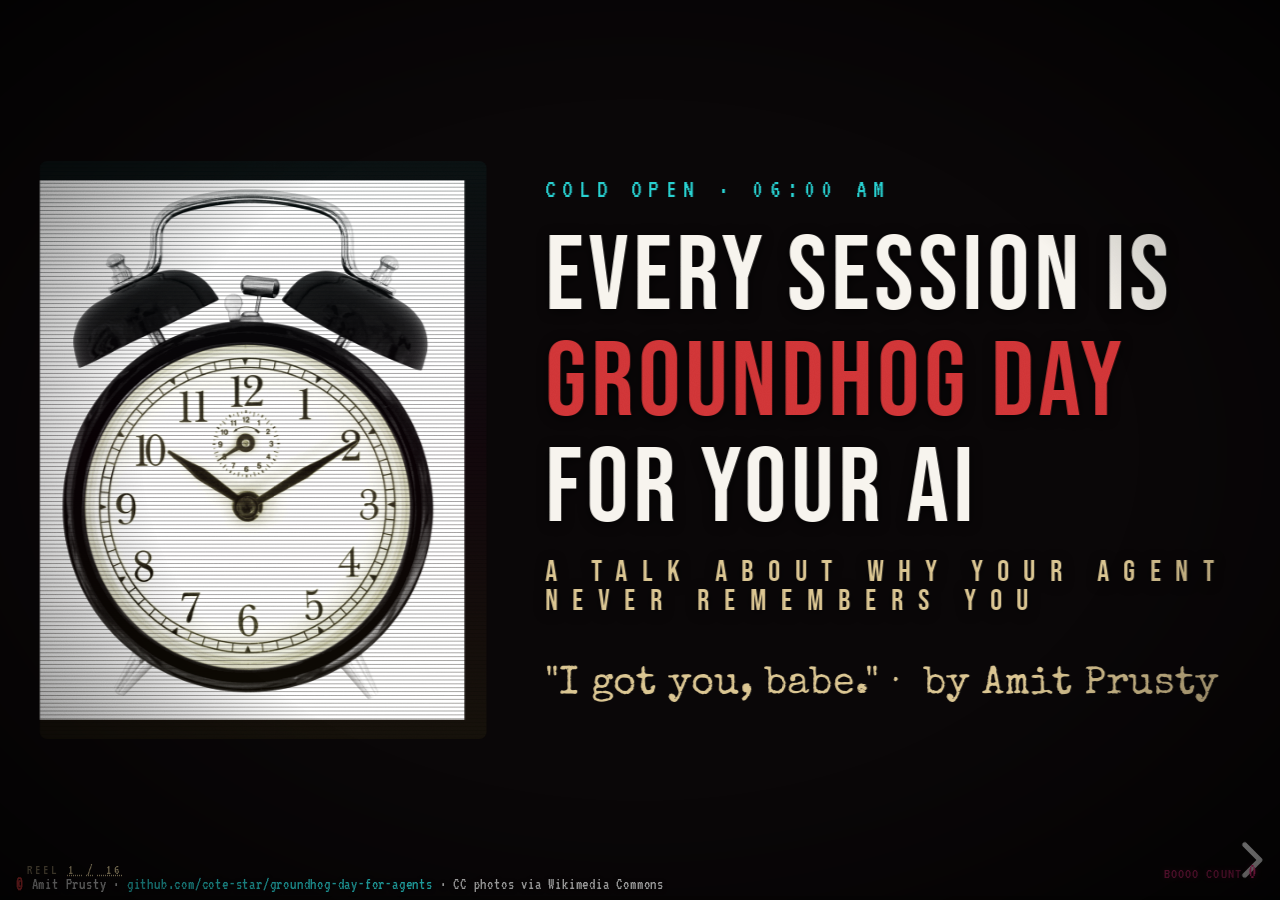
==== commit 83e85261: "Make footer attribution prominent (red copyright, bigger text)" ====
--- a/index.html
+++ b/index.html
@@ -26,7 +26,7 @@
 <div id="reset-overlay">
   <div class="clock-readout">06:00</div>
 </div>
-<div class="attribution">© Amit Prusty · <a href="https://github.com/cote-star/groundhog-day-for-agents" target="_blank" rel="noopener">github.com/cote-star/groundhog-day-for-agents</a> · CC photos via Wikimedia Commons</div>
+<div class="attribution"><strong>Amit Prusty</strong> · <a href="https://github.com/cote-star/groundhog-day-for-agents" target="_blank" rel="noopener">github.com/cote-star/groundhog-day-for-agents</a> · CC photos via Wikimedia Commons</div>
 
 <div class="reveal">
   <div class="slides">
@@ -82,16 +82,16 @@
         Groundhog Day is the <span style="color:var(--vhs-cyan);">UX</span>.<br>
         Memento is the <span style="color:var(--blood-red-bright);">mechanism</span>.
       </h2>
-      <div class="split poster-split" style="margin-top:0.4em;">
+      <div class="split poster-split" style="margin-top:0.3em;">
         <div class="split-panel">
           <img src="assets/images/poster-groundhog-day.jpg" alt="Groundhog Day (1993) theatrical poster" class="film-poster">
-          <h3 style="color:var(--vhs-cyan); font-size:1em;">GROUNDHOG DAY (1993) &nbsp;<span style="font-family:'Permanent Marker',cursive; color:var(--vhs-cyan); font-size:0.85em;">— what users feel</span></h3>
-          <p>Every session wakes up fresh. Same alarm. No memory of yesterday.</p>
+          <h3 style="color:var(--vhs-cyan); font-size:0.95em;">GROUNDHOG DAY · <span style="font-family:'Permanent Marker',cursive; font-size:0.85em;">what users feel</span></h3>
+          <p style="font-size:0.65em;">Every session wakes up fresh. No memory of yesterday.</p>
         </div>
         <div class="split-panel">
           <img src="assets/images/poster-memento.jpg" alt="Memento (2000) theatrical poster" class="film-poster">
-          <h3 style="color:var(--blood-red-bright); font-size:1em;">MEMENTO (2000) &nbsp;<span style="font-family:'Permanent Marker',cursive; color:var(--vhs-magenta); font-size:0.85em;">— what's actually happening</span></h3>
-          <p>Leonard tattoos himself. Your agent tattoos itself with <code>CLAUDE.md</code>, <code>AGENTS.md</code>, indexes.</p>
+          <h3 style="color:var(--blood-red-bright); font-size:0.95em;">MEMENTO · <span style="font-family:'Permanent Marker',cursive; color:var(--vhs-magenta); font-size:0.85em;">what actually happens</span></h3>
+          <p style="font-size:0.65em;">Leonard tattoos himself. Your agent tattoos itself with <code>CLAUDE.md</code>, indexes.</p>
         </div>
       </div>
       <aside class="notes">
@@ -239,11 +239,12 @@
         </div>
       </div>
 
-      <p class="refrain fragment fade-up" style="font-size:1em !important; margin-top:0.8em;">
-        Neither is in the model. We keep mistaking <span class="accent">context</span> for <span class="accent">continuity</span>.
+      <p class="refrain fragment fade-up" style="font-size:1.15em !important; margin-top:1.2em; text-align:center; max-width:none;">
+        Neither is in the model.<br>
+        We keep mistaking <span class="accent">context</span> for <span class="accent">continuity</span>.
       </p>
 
-      <p class="kicker fragment fade-up" style="text-align:center; margin-top:0.3em;">→ agentway.dev · book2-comparing-en</p>
+      <p class="kicker fragment fade-up" style="text-align:center; margin-top:0.6em;">→ agentway.dev · book2-comparing-en</p>
       <aside class="notes">
         Shoutout agentway.dev — the comparative harness notes book. Chapter 3 is gold.
         Two of the biggest agent harnesses on earth disagree about where memory should live.
@@ -322,44 +323,44 @@
     <!-- ===== SLIDE 12: HIPPOCAMPUS IS MARKDOWN ===== -->
     <section data-background-color="#0a0708">
       <div class="kicker">Prosthetic memory · the tattoo wall</div>
-      <h2>The agent's hippocampus<br>is a <span style="color:var(--vhs-yellow);">markdown file</span>.</h2>
-
-      <div class="polaroid-wall" style="margin-top:1.5em;">
+      <h2>The agent's hippocampus is a <span style="color:var(--vhs-yellow);">markdown file</span>.</h2>
+
+      <div class="polaroid-wall" style="margin-top:0.8em;">
         <div class="polaroid tilt-l pinned">
-          <div style="background:#1a1a1a; height:140px; display:flex; align-items:center; justify-content:center; color:var(--vhs-cyan); font-family:'VT323',monospace; font-size:1.3em;">CLAUDE.md</div>
+          <div class="tile" style="color:var(--vhs-cyan); font-size:1.3em;">CLAUDE.md</div>
           <div class="caption">the OG tattoo</div>
         </div>
         <div class="polaroid tilt-r pinned">
-          <div style="background:#1a1a1a; height:140px; display:flex; align-items:center; justify-content:center; color:var(--vhs-cyan); font-family:'VT323',monospace; font-size:1.3em;">AGENTS.md</div>
+          <div class="tile" style="color:var(--vhs-cyan); font-size:1.3em;">AGENTS.md</div>
           <div class="caption">codex's version</div>
         </div>
         <div class="polaroid tilt-l pinned">
-          <div style="background:#2a1a1a; height:140px; display:flex; align-items:center; justify-content:center; color:var(--vhs-magenta); font-family:'VT323',monospace; font-size:1.2em;">SKILLS</div>
-          <div class="caption">markdown procedures</div>
+          <div class="tile" style="color:var(--vhs-magenta); font-size:1.25em;">SKILLS</div>
+          <div class="caption">md procedures</div>
         </div>
         <div class="polaroid tilt-r pinned">
-          <div style="background:#1a2a1a; height:140px; display:flex; align-items:center; justify-content:center; color:var(--vhs-yellow); font-family:'VT323',monospace; font-size:1.2em;">HOOKS</div>
+          <div class="tile" style="color:var(--vhs-yellow); font-size:1.25em;">HOOKS</div>
           <div class="caption">harness extensions</div>
         </div>
-        <div class="polaroid tilt-r pinned" style="margin-top:0.5em;">
-          <div style="background:#2a1a2a; height:140px; display:flex; align-items:center; justify-content:center; color:var(--vhs-magenta); font-family:'VT323',monospace; font-size:1.15em;">agent-context</div>
+        <div class="polaroid tilt-r pinned" style="margin-top:0.4em;">
+          <div class="tile" style="color:var(--vhs-magenta); font-size:1.05em;">agent-context</div>
           <div class="caption">play-side · curated</div>
         </div>
-        <div class="polaroid tilt-l pinned" style="margin-top:0.5em;">
-          <div style="background:#1a2a2a; height:140px; display:flex; align-items:center; justify-content:center; color:var(--vhs-cyan); font-family:'VT323',monospace; font-size:1.15em;">recall</div>
+        <div class="polaroid tilt-l pinned" style="margin-top:0.4em;">
+          <div class="tile" style="color:var(--vhs-cyan); font-size:1.2em;">recall</div>
           <div class="caption">play-side · search</div>
         </div>
-        <div class="polaroid tilt-r pinned" style="margin-top:0.5em;">
-          <div style="background:#2a2a1a; height:140px; display:flex; align-items:center; justify-content:center; color:var(--vhs-yellow); font-family:'VT323',monospace; font-size:1.15em;">chorus</div>
+        <div class="polaroid tilt-r pinned" style="margin-top:0.4em;">
+          <div class="tile" style="color:var(--vhs-yellow); font-size:1.2em;">chorus</div>
           <div class="caption">multi-agent state</div>
         </div>
-        <div class="polaroid tilt-l pinned" style="margin-top:0.5em;">
-          <div style="background:#1a1a2a; height:140px; display:flex; align-items:center; justify-content:center; color:var(--vhs-cyan); font-family:'VT323',monospace; font-size:1.2em;">gbrain</div>
-          <div class="caption">even Garry Tan tries</div>
-        </div>
-      </div>
-
-      <p class="fragment fade-up handwritten" style="text-align:center; color:var(--paper-tape); font-size:1em; margin-top:0.5em;">
+        <div class="polaroid tilt-l pinned" style="margin-top:0.4em;">
+          <div class="tile" style="color:var(--vhs-cyan); font-size:1.2em;">gbrain</div>
+          <div class="caption">Garry Tan's brain</div>
+        </div>
+      </div>
+
+      <p class="fragment fade-up handwritten" style="text-align:center; color:var(--paper-tape); font-size:0.95em; margin-top:0.4em;">
         Groundhog Day alone is sad. Groundhog Day <em>multiplayer</em> is chaos. That's what <code>chorus</code> is for.
       </p>
 
@@ -394,7 +395,7 @@
         </div>
       </div>
 
-      <p class="kicker fragment fade-up" style="text-align:center; margin-top:0.6em;">→ github.com/VectifyAI/PageIndex &nbsp;·&nbsp; storage / invalidation = next slide</p>
+      <p class="kicker fragment fade-up" style="text-align:center; margin-top:0.4em;">→ github.com/VectifyAI/PageIndex</p>
 
       <aside class="notes">
         Vector RAG isn't bad — it's a hammer. Vectorless is a different hammer for a different nail.
@@ -454,9 +455,6 @@
           </div>
         </div>
 
-        <p class="kicker fragment fade-up" style="margin-top:1.5em;">
-          discussion · 3 min &nbsp;·&nbsp; then the credits roll
-        </p>
       </div>
       <aside class="notes">
         FINAL DROP of the refrain.
@@ -575,7 +573,7 @@
 <script src="lib/reveal.js"></script>
 <script src="lib/notes.js"></script>
 <script src="lib/highlight.js"></script>
-<script src="js/effects.js"></script>
+<script src="js/effects.js?v=3"></script>
 <script>
   Reveal.initialize({
     hash: true,
--- a/css/cinema.css
+++ b/css/cinema.css
@@ -272,17 +272,17 @@
 .receipts-grid {
   display: grid;
   grid-template-columns: repeat(3, 1fr);
-  gap: 22px 18px;
-  width: 100%;
-  padding: 6px 8px 0;
+  gap: 16px 14px;
+  width: 100%;
+  padding: 4px 6px 0;
 }
 .receipt {
   background: var(--polaroid-cream);
   color: var(--memento-ink);
-  padding: 12px 14px;
+  padding: 9px 12px;
   font-family: 'Permanent Marker', 'Caveat', cursive;
-  font-size: 0.7em;
-  line-height: 1.25;
+  font-size: 0.6em;
+  line-height: 1.2;
   box-shadow: 0 10px 22px var(--polaroid-shadow);
   position: relative;
 }
@@ -470,6 +470,24 @@
 .polaroid-wall .caption {
   font-size: 0.78em;
 }
+.polaroid-wall .tile {
+  background: #060606;
+  height: 96px;
+  display: flex;
+  align-items: center;
+  justify-content: center;
+  font-family: 'VT323', monospace;
+  letter-spacing: 0.03em;
+  text-shadow: 0 0 3px rgba(0,0,0,0.8);
+  border: 1px solid rgba(255,255,255,0.06);
+}
+.polaroid-wall .caption {
+  font-size: 0.7em;
+  white-space: nowrap;
+  overflow: hidden;
+  text-overflow: ellipsis;
+  padding: 0 4px;
+}
 
 /* ---------- Blender vs catalog split ---------- */
 .split {
@@ -490,10 +508,10 @@
 }
 .split-panel img {
   width: 100%;
-  max-height: 180px;
+  max-height: 150px;
   object-fit: cover;
   border-radius: 4px;
-  margin-bottom: 10px;
+  margin-bottom: 8px;
   filter: contrast(1.05) saturate(0.85);
 }
 .split-panel h3 {
@@ -657,12 +675,24 @@
 
 .attribution {
   position: fixed;
-  bottom: 6px;
-  left: 12px;
-  font-family: 'VT323', monospace;
-  font-size: 11px;
-  color: rgba(255,255,255,0.25);
+  bottom: 8px;
+  left: 16px;
+  font-family: 'VT323', monospace;
+  font-size: 16px;
+  letter-spacing: 0.05em;
+  color: rgba(255, 255, 255, 0.78);
   z-index: 9000;
+  text-shadow: 0 1px 4px rgba(0, 0, 0, 0.9);
+}
+.attribution a {
+  color: var(--vhs-cyan);
+  text-decoration: none;
+}
+.attribution::before {
+  content: "© ";
+  color: var(--blood-red-bright);
+  font-weight: bold;
+  margin-right: 2px;
 }
 
 .reveal section img {
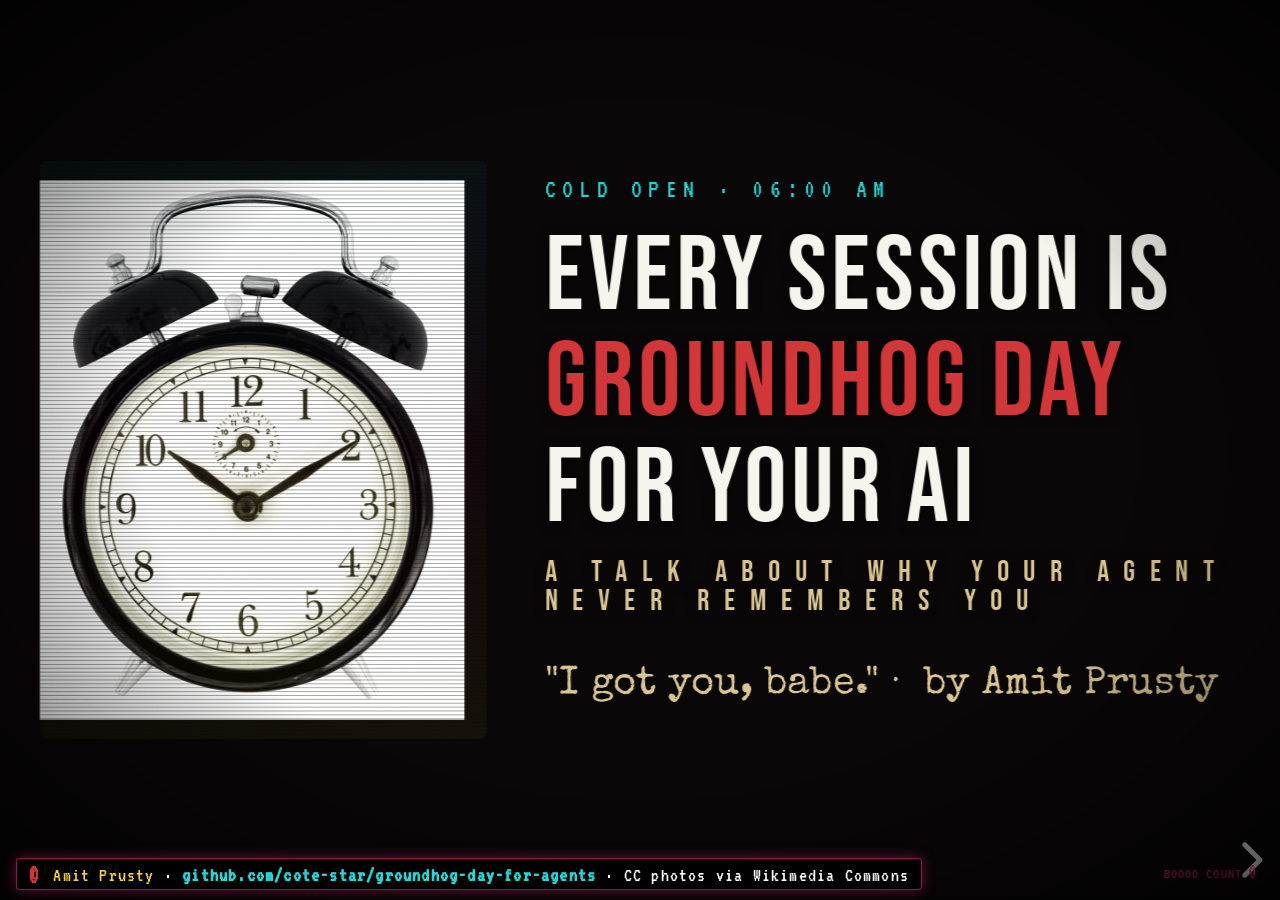
==== commit 59627858: "Trademark: pill background + bigger text + cache-bust CSS - Footer attribution gets a dark pill with" ====
--- a/index.html
+++ b/index.html
@@ -13,7 +13,7 @@
 <link rel="preconnect" href="https://fonts.gstatic.com" crossorigin>
 <link href="https://fonts.googleapis.com/css2?family=Bebas+Neue&family=Special+Elite&family=VT323&family=Permanent+Marker&family=Caveat:wght@400;700&family=Playfair+Display:ital,wght@1,700&display=swap" rel="stylesheet">
 
-<link rel="stylesheet" href="css/cinema.css">
+<link rel="stylesheet" href="css/cinema.css?v=3">
 </head>
 <body>
 
@@ -529,8 +529,8 @@
           <div class="small">via Google Fonts</div>
 
           <div class="role">Score</div>
-          <div class="name">An alarm clock and a sad blip</div>
-          <div class="small">synthesized live in Web Audio. no audio files harmed.</div>
+          <div class="name">An alarm bell, a glitch blip,<br>a tape warp, and a projector chirp</div>
+          <div class="small">all four cues synthesized live in Web Audio. no audio files harmed.</div>
 
           <div class="role">Built with</div>
           <div class="name">reveal.js 5.1.0</div>
--- a/css/cinema.css
+++ b/css/cinema.css
@@ -675,24 +675,33 @@
 
 .attribution {
   position: fixed;
-  bottom: 8px;
+  bottom: 10px;
   left: 16px;
   font-family: 'VT323', monospace;
-  font-size: 16px;
-  letter-spacing: 0.05em;
-  color: rgba(255, 255, 255, 0.78);
-  z-index: 9000;
-  text-shadow: 0 1px 4px rgba(0, 0, 0, 0.9);
+  font-size: 20px;
+  letter-spacing: 0.06em;
+  color: #ffffff;
+  z-index: 10001;
+  background: rgba(0, 0, 0, 0.78);
+  border: 1px solid rgba(255, 46, 136, 0.55);
+  border-radius: 4px;
+  padding: 4px 12px;
+  box-shadow: 0 0 14px rgba(255, 46, 136, 0.35);
 }
 .attribution a {
   color: var(--vhs-cyan);
   text-decoration: none;
+  font-weight: bold;
+}
+.attribution strong {
+  color: var(--vhs-yellow);
 }
 .attribution::before {
   content: "© ";
   color: var(--blood-red-bright);
   font-weight: bold;
-  margin-right: 2px;
+  margin-right: 4px;
+  font-size: 1.1em;
 }
 
 .reveal section img {
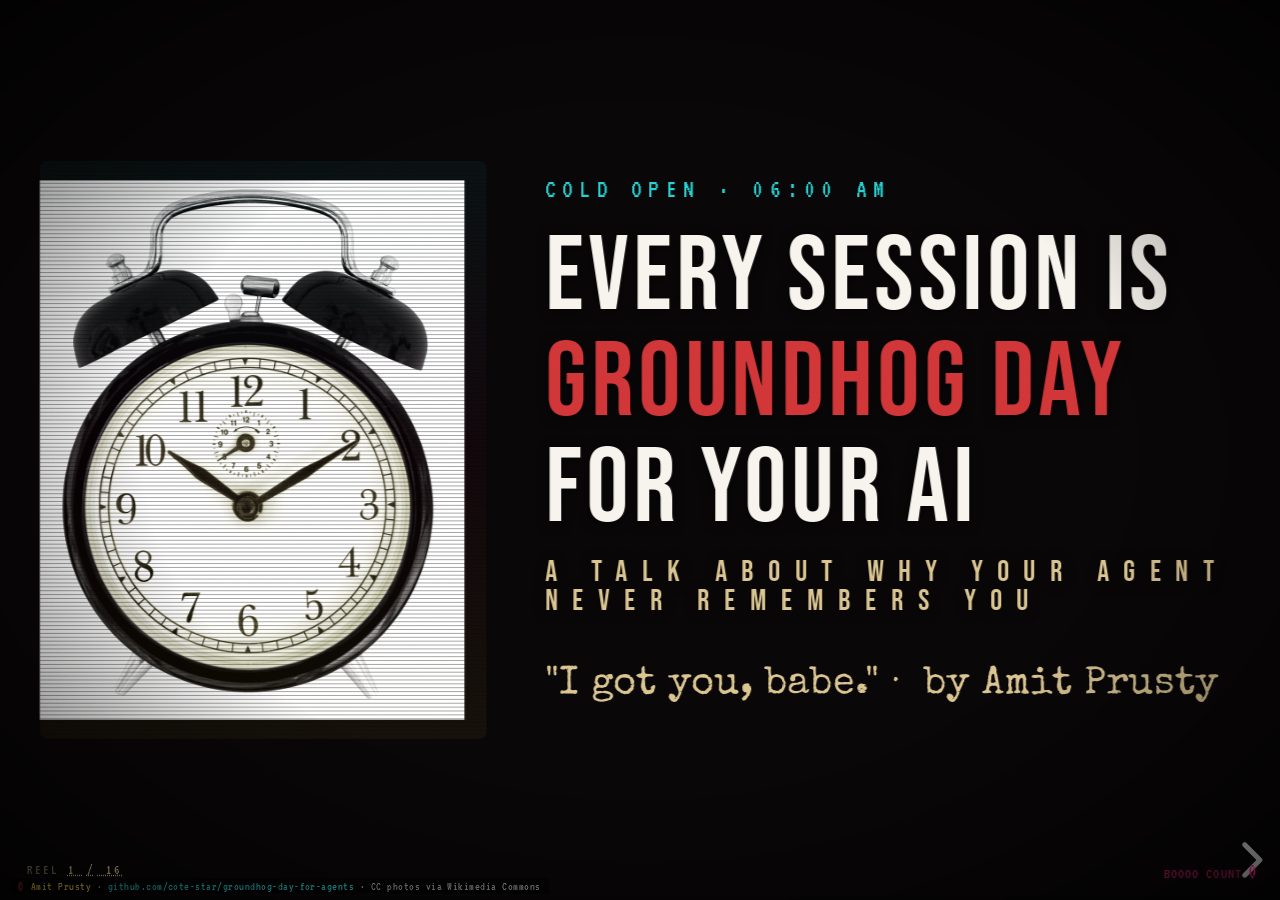
==== commit 4a1db859: "Polish: dial back trademark + final slide-fit pass - Footer trademark: drop from 20px neon-bordered " ====
--- a/index.html
+++ b/index.html
@@ -13,7 +13,7 @@
 <link rel="preconnect" href="https://fonts.gstatic.com" crossorigin>
 <link href="https://fonts.googleapis.com/css2?family=Bebas+Neue&family=Special+Elite&family=VT323&family=Permanent+Marker&family=Caveat:wght@400;700&family=Playfair+Display:ital,wght@1,700&display=swap" rel="stylesheet">
 
-<link rel="stylesheet" href="css/cinema.css?v=3">
+<link rel="stylesheet" href="css/cinema.css?v=4">
 </head>
 <body>
 
@@ -203,12 +203,12 @@
 
     <!-- ===== SLIDE 8: GROUNDHOG DAY RESET (the gag) ===== -->
     <section data-background-color="#000" data-transition="fade" id="slide-reset" data-state="trigger-groundhog-reset">
-      <div style="text-align:center; padding:2em 0;">
-        <div class="terminal-text" style="font-size:1.2em; opacity:0.5;">[ context budget exceeded ]</div>
-        <div class="terminal-text" style="font-size:1.2em; opacity:0.5; margin-top:0.4em;">[ /compact ]</div>
-        <div class="terminal-text" style="font-size:1.2em; opacity:0.5; margin-top:0.4em;">[ session restored ]</div>
-        <h1 class="poster-title fragment fade-up" style="margin-top:1.5em; font-size:2.6em;">
-          ...<br>where were we?
+      <div style="text-align:center; padding:1em 0;">
+        <div class="terminal-text" style="font-size:1em; opacity:0.5;">[ context budget exceeded ]</div>
+        <div class="terminal-text" style="font-size:1em; opacity:0.5; margin-top:0.3em;">[ /compact ]</div>
+        <div class="terminal-text" style="font-size:1em; opacity:0.5; margin-top:0.3em;">[ session restored ]</div>
+        <h1 class="poster-title fragment fade-up" style="margin-top:1em; font-size:2em;">
+          ...where were we?
         </h1>
       </div>
       <aside class="notes">
@@ -239,12 +239,9 @@
         </div>
       </div>
 
-      <p class="refrain fragment fade-up" style="font-size:1.15em !important; margin-top:1.2em; text-align:center; max-width:none;">
-        Neither is in the model.<br>
-        We keep mistaking <span class="accent">context</span> for <span class="accent">continuity</span>.
+      <p class="refrain fragment fade-up" style="font-size:0.95em !important; margin-top:0.6em; text-align:center; max-width:none;">
+        Neither is in the model. We keep mistaking <span class="accent">context</span> for <span class="accent">continuity</span>. <span class="kicker" style="font-size:0.55em; margin-left:0.6em;">→ agentway.dev</span>
       </p>
-
-      <p class="kicker fragment fade-up" style="text-align:center; margin-top:0.6em;">→ agentway.dev · book2-comparing-en</p>
       <aside class="notes">
         Shoutout agentway.dev — the comparative harness notes book. Chapter 3 is gold.
         Two of the biggest agent harnesses on earth disagree about where memory should live.
@@ -309,8 +306,8 @@
           </div>
         </div>
 
-        <p class="fragment fade-up handwritten" style="text-align:center; color:var(--paper-tape); font-size:1.1em; margin-top:0.8em;">
-          The dream you remember in the morning<br>is not the dream you had.
+        <p class="fragment fade-up handwritten" style="text-align:center; color:var(--paper-tape); font-size:0.95em; margin-top:0.5em;">
+          The dream you remember in the morning is not the dream you had.
         </p>
       </div>
       <aside class="notes">
@@ -380,22 +377,20 @@
       <div class="kicker">When you need to find the tattoo</div>
       <h2>Your codebase is <em>not a smoothie</em>.</h2>
 
-      <div class="split" style="margin-top:0.8em;">
+      <div class="split" style="margin-top:0.5em;">
         <div class="split-panel">
           <img src="assets/images/blender.jpg" alt="blender">
-          <h3 style="color:var(--blood-red-bright);">VECTOR RAG</h3>
-          <p>Chunk it. Blend it. Embed it. The document is now <strong>a slurry</strong>.</p>
-          <p class="verdict">structure dies. retrieval hallucinates.</p>
+          <h3 style="color:var(--blood-red-bright); font-size:1em;">VECTOR RAG</h3>
+          <p style="font-size:0.65em;">Chunk it. Blend it. Embed it. The document is now <strong>a slurry</strong>.</p>
         </div>
         <div class="split-panel">
           <img src="assets/images/card-catalog.jpg" alt="library card catalog">
-          <h3 style="color:var(--vhs-yellow);">VECTORLESS</h3>
-          <p>Keep the structure. Let the model <em>navigate</em>. PageIndex: tree-based reasoning.</p>
-          <p class="verdict" style="color:var(--vhs-yellow);">the card catalog approach.</p>
-        </div>
-      </div>
-
-      <p class="kicker fragment fade-up" style="text-align:center; margin-top:0.4em;">→ github.com/VectifyAI/PageIndex</p>
+          <h3 style="color:var(--vhs-yellow); font-size:1em;">VECTORLESS</h3>
+          <p style="font-size:0.65em;">Keep the structure. Let the model navigate. PageIndex: tree-based reasoning.</p>
+        </div>
+      </div>
+
+      <p class="kicker fragment fade-up" style="text-align:center; margin-top:0.3em;">→ github.com/VectifyAI/PageIndex</p>
 
       <aside class="notes">
         Vector RAG isn't bad — it's a hammer. Vectorless is a different hammer for a different nail.
@@ -573,7 +568,7 @@
 <script src="lib/reveal.js"></script>
 <script src="lib/notes.js"></script>
 <script src="lib/highlight.js"></script>
-<script src="js/effects.js?v=3"></script>
+<script src="js/effects.js?v=4"></script>
 <script>
   Reveal.initialize({
     hash: true,
--- a/css/cinema.css
+++ b/css/cinema.css
@@ -508,10 +508,10 @@
 }
 .split-panel img {
   width: 100%;
-  max-height: 150px;
+  max-height: 120px;
   object-fit: cover;
   border-radius: 4px;
-  margin-bottom: 8px;
+  margin-bottom: 6px;
   filter: contrast(1.05) saturate(0.85);
 }
 .split-panel h3 {
@@ -675,33 +675,35 @@
 
 .attribution {
   position: fixed;
-  bottom: 10px;
-  left: 16px;
-  font-family: 'VT323', monospace;
-  font-size: 20px;
-  letter-spacing: 0.06em;
-  color: #ffffff;
-  z-index: 10001;
-  background: rgba(0, 0, 0, 0.78);
-  border: 1px solid rgba(255, 46, 136, 0.55);
-  border-radius: 4px;
-  padding: 4px 12px;
-  box-shadow: 0 0 14px rgba(255, 46, 136, 0.35);
+  bottom: 6px;
+  left: 10px;
+  font-family: 'VT323', monospace;
+  font-size: 12px;
+  letter-spacing: 0.04em;
+  color: rgba(255, 255, 255, 0.55);
+  z-index: 9000;
+  background: rgba(0, 0, 0, 0.4);
+  padding: 2px 8px;
+  border-radius: 3px;
+  text-shadow: 0 1px 3px rgba(0, 0, 0, 0.95);
+  pointer-events: auto;
+  max-width: 60vw;
+  white-space: nowrap;
+  overflow: hidden;
+  text-overflow: ellipsis;
 }
 .attribution a {
-  color: var(--vhs-cyan);
+  color: rgba(42, 212, 212, 0.85);
   text-decoration: none;
-  font-weight: bold;
 }
 .attribution strong {
-  color: var(--vhs-yellow);
+  color: rgba(247, 208, 70, 0.95);
+  font-weight: normal;
 }
 .attribution::before {
   content: "© ";
-  color: var(--blood-red-bright);
-  font-weight: bold;
-  margin-right: 4px;
-  font-size: 1.1em;
+  color: rgba(212, 57, 59, 0.9);
+  margin-right: 2px;
 }
 
 .reveal section img {
